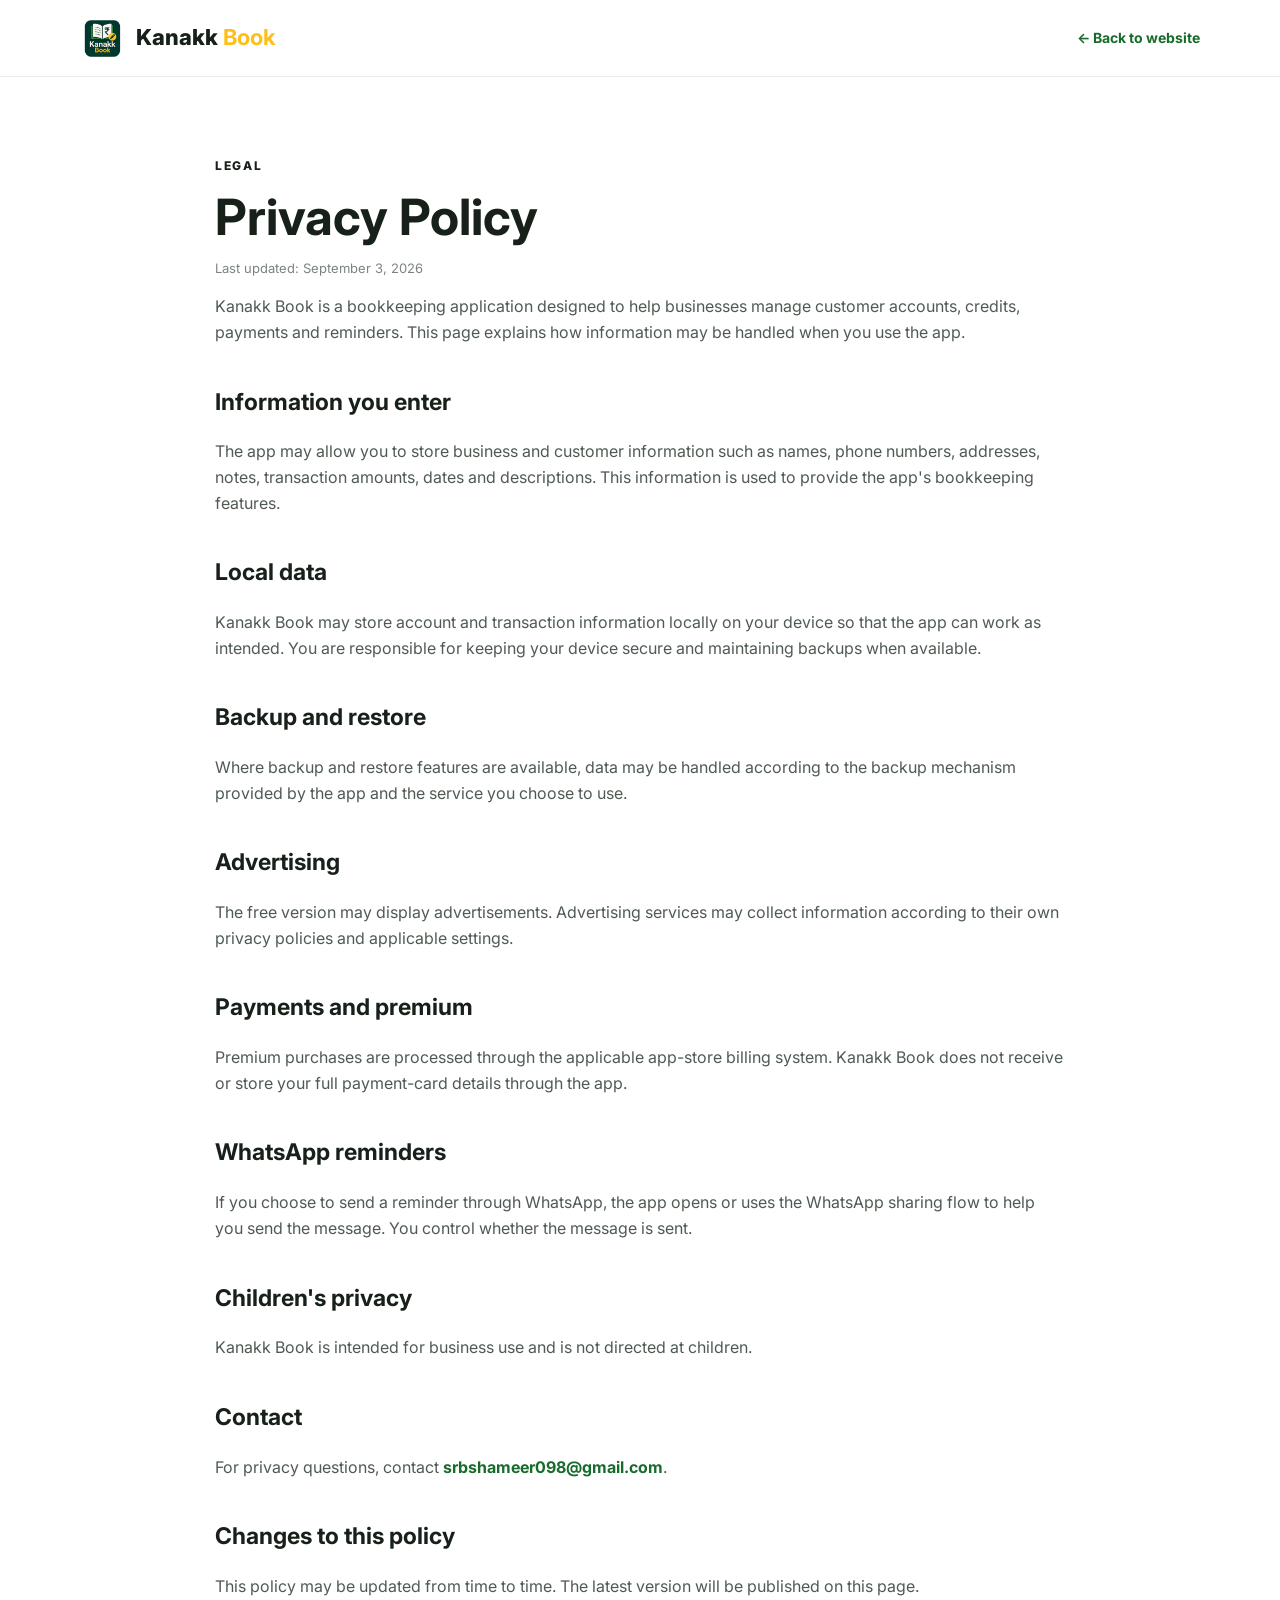
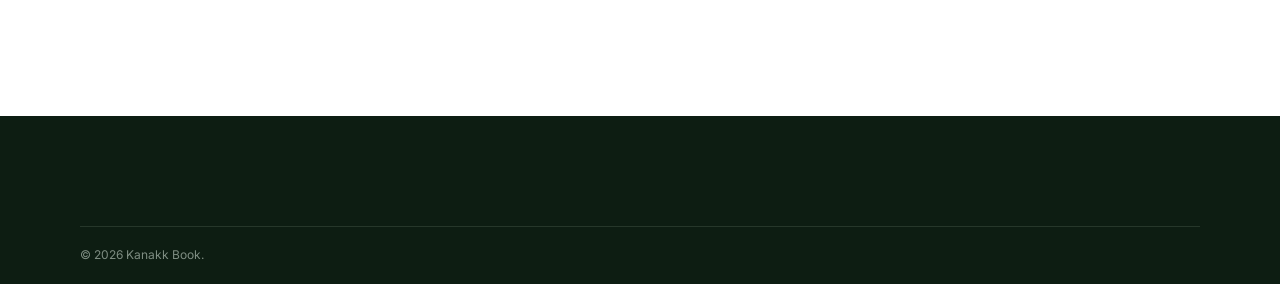
==== privacy-policy.html @ 7f2a6c2d "first commit" ====
<!DOCTYPE html>
<html lang="en">
<head>
<meta charset="UTF-8"><meta name="viewport" content="width=device-width,initial-scale=1.0">
<title>Privacy Policy — Kanakk Book</title><link rel="icon" href="assets/logo.png"><link rel="stylesheet" href="css/style.css">
</head>
<body class="legal-page">
<header class="site-header"><nav class="nav container"><a class="brand" href="index.html"><img src="assets/logo.png"><span>Kanakk <b>Book</b></span></a><a class="back-link" href="index.html">← Back to website</a></nav></header>
<main class="legal container">
<span class="section-kicker">LEGAL</span><h1>Privacy Policy</h1><p class="updated">Last updated: September 3, 2026</p>
<p>Kanakk Book is a bookkeeping application designed to help businesses manage customer accounts, credits, payments and reminders. This page explains how information may be handled when you use the app.</p>
<h2>Information you enter</h2><p>The app may allow you to store business and customer information such as names, phone numbers, addresses, notes, transaction amounts, dates and descriptions. This information is used to provide the app's bookkeeping features.</p>
<h2>Local data</h2><p>Kanakk Book may store account and transaction information locally on your device so that the app can work as intended. You are responsible for keeping your device secure and maintaining backups when available.</p>
<h2>Backup and restore</h2><p>Where backup and restore features are available, data may be handled according to the backup mechanism provided by the app and the service you choose to use.</p>
<h2>Advertising</h2><p>The free version may display advertisements. Advertising services may collect information according to their own privacy policies and applicable settings.</p>
<h2>Payments and premium</h2><p>Premium purchases are processed through the applicable app-store billing system. Kanakk Book does not receive or store your full payment-card details through the app.</p>
<h2>WhatsApp reminders</h2><p>If you choose to send a reminder through WhatsApp, the app opens or uses the WhatsApp sharing flow to help you send the message. You control whether the message is sent.</p>
<h2>Children's privacy</h2><p>Kanakk Book is intended for business use and is not directed at children.</p>
<h2>Contact</h2><p>For privacy questions, contact <a href="mailto:srbshameer098@gmail.com">srbshameer098@gmail.com</a>.</p>
<h2>Changes to this policy</h2><p>This policy may be updated from time to time. The latest version will be published on this page.</p>
</main>
<footer class="footer"><div class="container copyright">© <span id="year"></span> Kanakk Book.</div></footer>
<script src="js/script.js"></script>
</body></html>
---- css/style.css ----
@import url('https://fonts.googleapis.com/css2?family=Inter:wght@400;500;600;700;800&display=swap');
:root{--green:#176b2b;--green2:#0b4e20;--lime:#4aa34f;--red:#d82d2d;--gold:#ffbf19;--cream:#f8f7f2;--ink:#172019;--muted:#68716a;--white:#fff;--shadow:0 18px 55px rgba(16,52,27,.11)}
*{box-sizing:border-box}html{scroll-behavior:smooth}body{margin:0;font-family:Inter,system-ui,sans-serif;color:var(--ink);background:var(--cream);line-height:1.6}a{color:inherit;text-decoration:none}.container{width:min(1120px,calc(100% - 40px));margin:auto}.site-header{position:sticky;top:0;z-index:20;background:rgba(255,255,255,.92);backdrop-filter:blur(12px);border-bottom:1px solid #e8ece8}.nav{height:76px;display:flex;align-items:center;justify-content:space-between}.brand{display:flex;align-items:center;gap:11px;font-size:22px;font-weight:800}.brand img{width:45px;height:45px;border-radius:12px}.brand b{color:var(--gold)}.nav-links{display:flex;gap:28px;align-items:center;font-size:14px;font-weight:600}.nav-links a:hover{color:var(--green)}.menu-toggle{display:none;border:0;background:none;font-size:28px}.hero{position:relative;overflow:hidden;background:linear-gradient(135deg,#0a4e21,#176b2b 60%,#2a8138);color:#fff;padding:75px 0 85px}.hero-glow{position:absolute;width:500px;height:500px;border-radius:50%;right:-170px;top:-170px;background:rgba(255,193,26,.13);filter:blur(2px)}.hero-grid{display:grid;grid-template-columns:1.05fr .95fr;align-items:center;gap:50px}.eyebrow,.section-kicker{font-size:12px;letter-spacing:1.7px;font-weight:800}.hero h1{font-size:clamp(42px,6vw,70px);line-height:1.02;margin:18px 0}.hero h1 span{color:#ffd13c}.hero-text{font-size:18px;line-height:1.75;color:#e1f1e4;max-width:650px}.hero-actions{display:flex;gap:14px;flex-wrap:wrap;margin:30px 0}.btn{display:inline-flex;justify-content:center;align-items:center;padding:14px 23px;border-radius:12px;font-weight:800;border:1px solid transparent;transition:.2s}.btn:hover{transform:translateY(-2px)}.btn-primary{background:var(--gold);color:#26300e}.btn-outline{border-color:#bde0c4;color:#fff}.btn-light{background:#fff;color:var(--green)}.trust-row{display:flex;gap:22px;flex-wrap:wrap}.trust-row div{display:flex;align-items:center;gap:8px;font-size:12px;color:#d9eddd}.trust-row strong{width:27px;height:27px;border-radius:50%;background:#ffffff1c;display:grid;place-items:center;color:#ffd13c}.hero-phone{position:relative;display:flex;justify-content:center}.phone{width:300px;background:#121512;border:9px solid #101410;border-radius:42px;padding:8px;box-shadow:0 35px 80px #06371688;transform:rotate(2deg)}.phone-screen{overflow:hidden;border-radius:29px;background:#fff}.phone-screen img{display:block;width:100%}.floating-card{position:absolute;background:#fff;color:var(--ink);padding:13px 18px;border-radius:14px;box-shadow:var(--shadow);display:flex;flex-direction:column}.floating-card b{font-size:22px;color:var(--green)}.floating-card small{color:var(--muted)}.card-one{right:8px;top:18%}.card-two{left:8px;bottom:15%}.section{padding:90px 0}.center{text-align:center}.intro{background:#fff}.intro h2,.section-heading h2{font-size:clamp(30px,4vw,45px);line-height:1.15;margin:12px 0}.intro p,.section-heading p{color:var(--muted);max-width:680px;margin:0 auto}.section-heading{margin-bottom:38px}.feature-grid{display:grid;grid-template-columns:repeat(4,1fr);gap:17px}.feature-card{background:#fff;border:1px solid #e8ece8;border-radius:18px;padding:25px;box-shadow:0 8px 30px rgba(30,70,40,.04)}.feature-card .icon{font-size:25px;width:48px;height:48px;display:grid;place-items:center;border-radius:14px;background:#e8f5e9;color:var(--green);margin-bottom:18px}.feature-card h3{margin:0 0 8px;font-size:17px}.feature-card p{margin:0;color:var(--muted);font-size:13px}.screenshots{background:#fff}.screenshot-grid{display:grid;grid-template-columns:repeat(6,1fr);gap:18px;align-items:start}.screenshot-grid figure{margin:0;text-align:center}.screenshot-grid img{width:100%;display:block;border-radius:22px;box-shadow:0 12px 30px rgba(20,40,25,.14);transition:.25s}.screenshot-grid figure:hover img{transform:translateY(-5px)}figcaption{font-size:12px;font-weight:700;margin-top:11px;color:var(--muted)}.premium{background:#f1f7ef}.premium-box{background:linear-gradient(135deg,#0c5421,#1a702e);color:#fff;border-radius:28px;padding:55px;display:grid;grid-template-columns:1fr 300px;gap:40px;align-items:center}.premium h2{font-size:40px;line-height:1.1;margin:10px 0}.premium p{color:#d5e9d9}.premium ul{list-style:none;padding:0;display:flex;gap:20px;flex-wrap:wrap;color:#e6f5e8;font-size:14px}.price-card{background:#fff;color:var(--ink);border-radius:22px;padding:28px;text-align:center}.price-card span{font-size:11px;letter-spacing:1.5px;font-weight:800;color:var(--green)}.price-card strong{display:block;font-size:43px;color:var(--green);margin:5px 0}.price-card strong small{font-size:14px;color:var(--muted)}.download{background:var(--green);color:#fff}.download-box{display:flex;align-items:center;gap:35px}.download-logo{width:105px;height:105px;border-radius:25px}.download h2{font-size:40px;line-height:1.15;margin:10px 0}.download p{color:#d5e9d9}.footer{background:#0d1d12;color:#d8e4da;padding:65px 0 20px}.footer-grid{display:grid;grid-template-columns:2fr 1fr 1fr 1.4fr;gap:35px}.footer-brand{color:#fff}.footer p{color:#9eaaa1;font-size:13px}.footer h4{margin:0 0 14px;color:#fff}.footer-grid>div:not(:first-child) a{display:block;color:#aeb9b1;font-size:13px;margin:8px 0}.copyright{border-top:1px solid #26372a;margin-top:45px;padding-top:18px;color:#7e8d82;font-size:12px}.legal-page{background:#fff}.legal{padding:75px 0 100px;max-width:850px}.legal h1{font-size:50px;line-height:1.1;margin:12px 0}.legal h2{margin-top:38px;font-size:23px}.legal p{color:#4f5b52}.legal .updated{font-size:13px;color:#7b857e}.legal a{color:var(--green);font-weight:700}.back-link{font-size:14px;font-weight:700;color:var(--green)}
@media(max-width:900px){.feature-grid{grid-template-columns:repeat(2,1fr)}.screenshot-grid{grid-template-columns:repeat(3,1fr)}.hero-grid{grid-template-columns:1fr}.hero-phone{order:-1}.premium-box{grid-template-columns:1fr}.footer-grid{grid-template-columns:repeat(2,1fr)}}
@media(max-width:650px){.container{width:min(100% - 28px,1120px)}.nav{height:68px}.nav-links{display:none;position:absolute;top:68px;left:0;right:0;background:#fff;padding:20px;flex-direction:column;box-shadow:0 12px 25px #0001}.nav-links.open{display:flex}.menu-toggle{display:block}.hero{padding:55px 0}.hero h1{font-size:45px}.hero-text{font-size:16px}.phone{width:250px}.floating-card{display:none}.section{padding:65px 0}.feature-grid{grid-template-columns:1fr}.screenshot-grid{grid-template-columns:repeat(2,1fr);gap:14px}.premium-box{padding:30px 23px}.premium h2,.download h2{font-size:31px}.download-box{flex-direction:column;align-items:flex-start}.footer-grid{grid-template-columns:1fr}.legal h1{font-size:38px}}
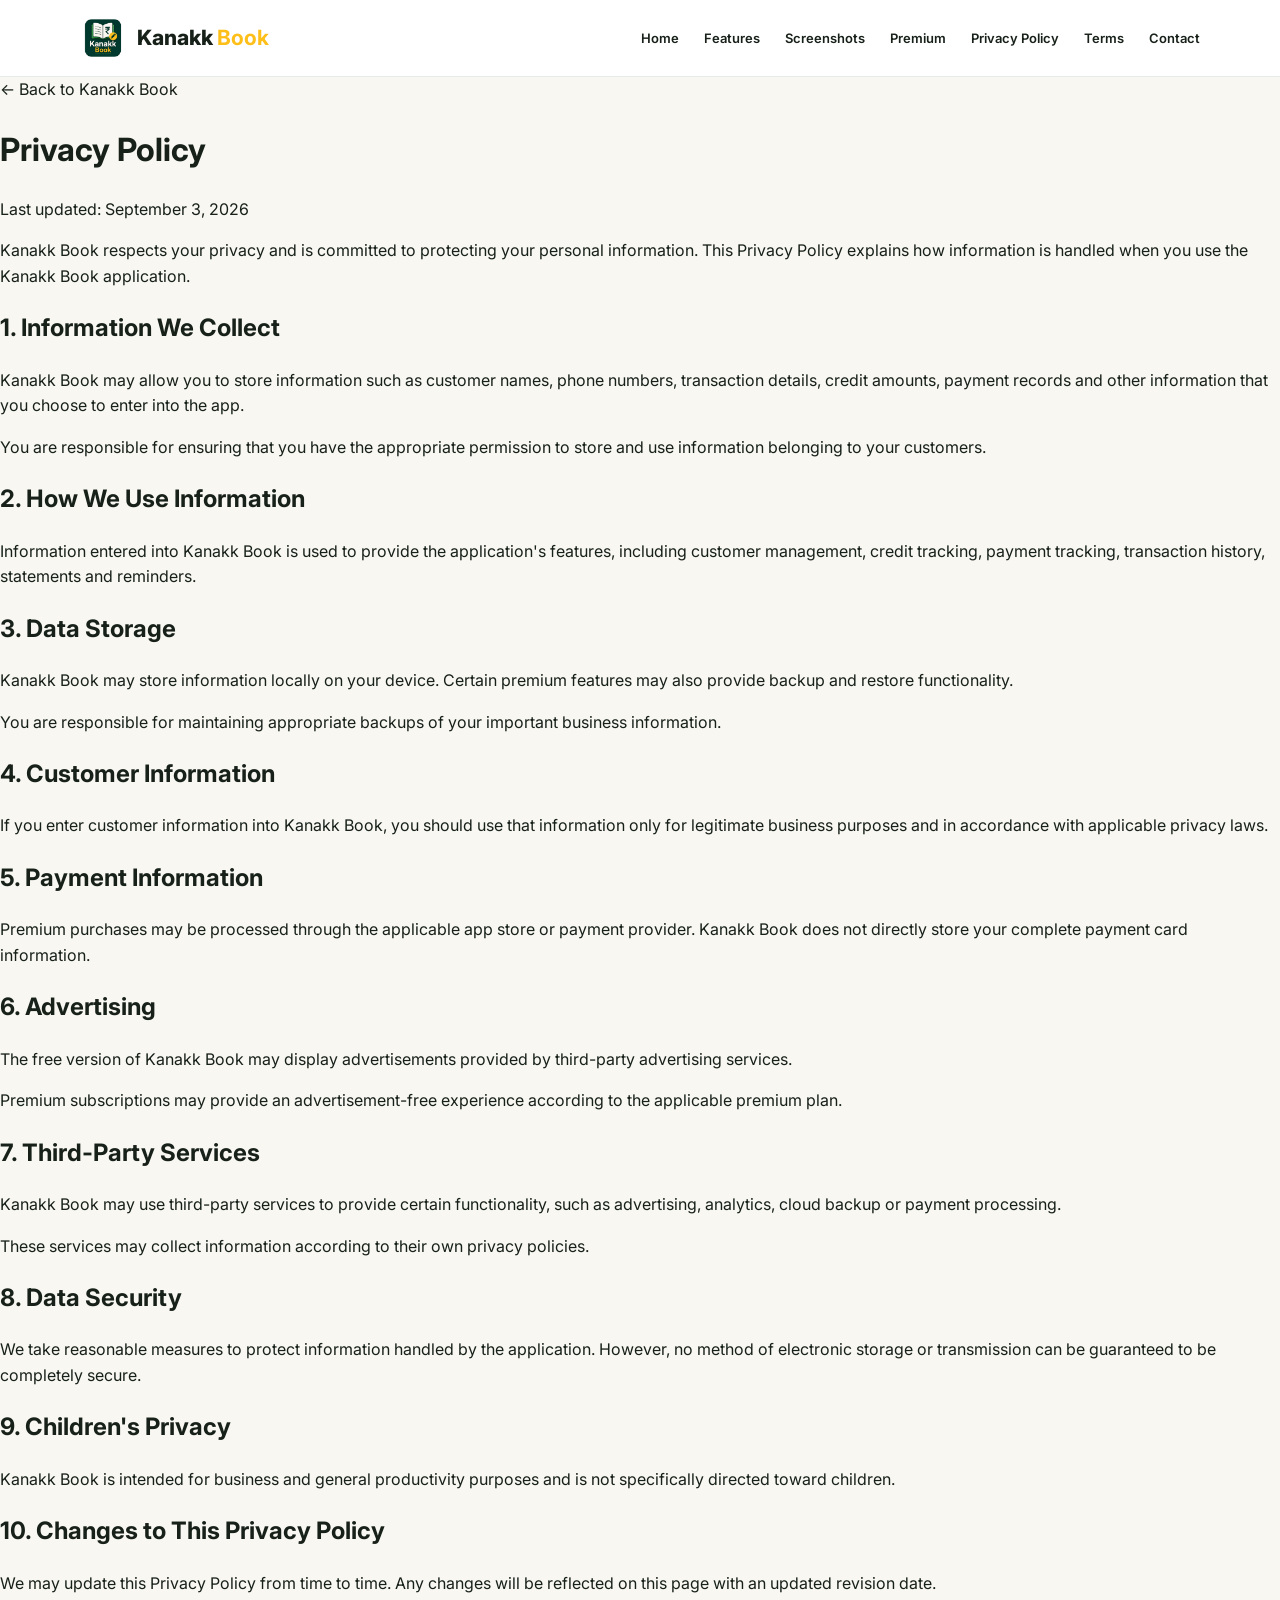
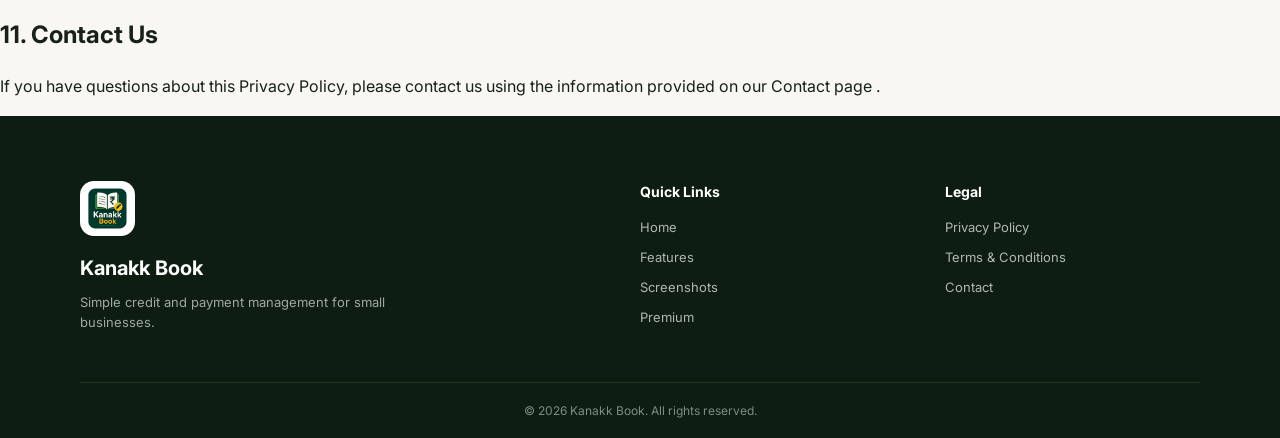
==== commit 55bacee0: "seventh  commit" ====
--- a/privacy-policy.html
+++ b/privacy-policy.html
@@ -1,24 +1,369 @@
 <!DOCTYPE html>
 <html lang="en">
+
 <head>
-<meta charset="UTF-8"><meta name="viewport" content="width=device-width,initial-scale=1.0">
-<title>Privacy Policy — Kanakk Book</title><link rel="icon" href="assets/logo.png"><link rel="stylesheet" href="css/style.css">
+
+    <meta charset="UTF-8">
+
+    <meta name="viewport"
+        content="width=device-width, initial-scale=1.0">
+
+    <title>Privacy Policy - Kanakk Book</title>
+
+    <meta name="description"
+        content="Privacy Policy for Kanakk Book.">
+
+    <link rel="stylesheet"
+        href="css/style.css">
+
 </head>
-<body class="legal-page">
-<header class="site-header"><nav class="nav container"><a class="brand" href="index.html"><img src="assets/logo.png"><span>Kanakk <b>Book</b></span></a><a class="back-link" href="index.html">← Back to website</a></nav></header>
-<main class="legal container">
-<span class="section-kicker">LEGAL</span><h1>Privacy Policy</h1><p class="updated">Last updated: September 3, 2026</p>
-<p>Kanakk Book is a bookkeeping application designed to help businesses manage customer accounts, credits, payments and reminders. This page explains how information may be handled when you use the app.</p>
-<h2>Information you enter</h2><p>The app may allow you to store business and customer information such as names, phone numbers, addresses, notes, transaction amounts, dates and descriptions. This information is used to provide the app's bookkeeping features.</p>
-<h2>Local data</h2><p>Kanakk Book may store account and transaction information locally on your device so that the app can work as intended. You are responsible for keeping your device secure and maintaining backups when available.</p>
-<h2>Backup and restore</h2><p>Where backup and restore features are available, data may be handled according to the backup mechanism provided by the app and the service you choose to use.</p>
-<h2>Advertising</h2><p>The free version may display advertisements. Advertising services may collect information according to their own privacy policies and applicable settings.</p>
-<h2>Payments and premium</h2><p>Premium purchases are processed through the applicable app-store billing system. Kanakk Book does not receive or store your full payment-card details through the app.</p>
-<h2>WhatsApp reminders</h2><p>If you choose to send a reminder through WhatsApp, the app opens or uses the WhatsApp sharing flow to help you send the message. You control whether the message is sent.</p>
-<h2>Children's privacy</h2><p>Kanakk Book is intended for business use and is not directed at children.</p>
-<h2>Contact</h2><p>For privacy questions, contact <a href="mailto:srbshameer098@gmail.com">srbshameer098@gmail.com</a>.</p>
-<h2>Changes to this policy</h2><p>This policy may be updated from time to time. The latest version will be published on this page.</p>
-</main>
-<footer class="footer"><div class="container copyright">© <span id="year"></span> Kanakk Book.</div></footer>
-<script src="js/script.js"></script>
-</body></html>
+
+
+<body>
+
+
+    <!-- ================= NAVBAR ================= -->
+
+    <header class="navbar">
+
+        <div class="nav-container">
+
+            <a href="index.html"
+                class="brand">
+
+                <img src="assets/logo.png"
+                    alt="Kanakk Book Logo"
+                    class="brand-logo">
+
+                <span>
+                    Kanakk <b>Book</b>
+                </span>
+
+            </a>
+
+
+            <button class="menu-toggle"
+                id="menuToggle">
+
+                ☰
+
+            </button>
+
+
+            <nav class="nav-links"
+                id="navLinks">
+
+                <a href="index.html#home">
+                    Home
+                </a>
+
+                <a href="index.html#features">
+                    Features
+                </a>
+
+                <a href="index.html#screenshots">
+                    Screenshots
+                </a>
+
+                <a href="index.html#premium">
+                    Premium
+                </a>
+
+                <a href="privacy-policy.html">
+                    Privacy Policy
+                </a>
+
+                <a href="terms.html">
+                    Terms
+                </a>
+
+                <a href="contact.html">
+                    Contact
+                </a>
+
+            </nav>
+
+        </div>
+
+    </header>
+
+
+    <!-- ================= CONTENT ================= -->
+
+    <main class="legal-page">
+
+        <div class="legal">
+
+            <a href="index.html"
+                class="back-link">
+
+                ← Back to Kanakk Book
+
+            </a>
+
+
+            <h1>
+                Privacy Policy
+            </h1>
+
+
+            <p class="updated">
+                Last updated: September 3, 2026
+            </p>
+
+
+            <p>
+                Kanakk Book respects your privacy and is committed
+                to protecting your personal information. This Privacy
+                Policy explains how information is handled when you
+                use the Kanakk Book application.
+            </p>
+
+
+            <h2>
+                1. Information We Collect
+            </h2>
+
+            <p>
+                Kanakk Book may allow you to store information such
+                as customer names, phone numbers, transaction
+                details, credit amounts, payment records and other
+                information that you choose to enter into the app.
+            </p>
+
+            <p>
+                You are responsible for ensuring that you have the
+                appropriate permission to store and use information
+                belonging to your customers.
+            </p>
+
+
+            <h2>
+                2. How We Use Information
+            </h2>
+
+            <p>
+                Information entered into Kanakk Book is used to
+                provide the application's features, including
+                customer management, credit tracking, payment
+                tracking, transaction history, statements and
+                reminders.
+            </p>
+
+
+            <h2>
+                3. Data Storage
+            </h2>
+
+            <p>
+                Kanakk Book may store information locally on your
+                device. Certain premium features may also provide
+                backup and restore functionality.
+            </p>
+
+            <p>
+                You are responsible for maintaining appropriate
+                backups of your important business information.
+            </p>
+
+
+            <h2>
+                4. Customer Information
+            </h2>
+
+            <p>
+                If you enter customer information into Kanakk Book,
+                you should use that information only for legitimate
+                business purposes and in accordance with applicable
+                privacy laws.
+            </p>
+
+
+            <h2>
+                5. Payment Information
+            </h2>
+
+            <p>
+                Premium purchases may be processed through the
+                applicable app store or payment provider. Kanakk
+                Book does not directly store your complete payment
+                card information.
+            </p>
+
+
+            <h2>
+                6. Advertising
+            </h2>
+
+            <p>
+                The free version of Kanakk Book may display
+                advertisements provided by third-party advertising
+                services.
+            </p>
+
+            <p>
+                Premium subscriptions may provide an
+                advertisement-free experience according to the
+                applicable premium plan.
+            </p>
+
+
+            <h2>
+                7. Third-Party Services
+            </h2>
+
+            <p>
+                Kanakk Book may use third-party services to provide
+                certain functionality, such as advertising,
+                analytics, cloud backup or payment processing.
+            </p>
+
+            <p>
+                These services may collect information according to
+                their own privacy policies.
+            </p>
+
+
+            <h2>
+                8. Data Security
+            </h2>
+
+            <p>
+                We take reasonable measures to protect information
+                handled by the application. However, no method of
+                electronic storage or transmission can be guaranteed
+                to be completely secure.
+            </p>
+
+
+            <h2>
+                9. Children's Privacy
+            </h2>
+
+            <p>
+                Kanakk Book is intended for business and general
+                productivity purposes and is not specifically
+                directed toward children.
+            </p>
+
+
+            <h2>
+                10. Changes to This Privacy Policy
+            </h2>
+
+            <p>
+                We may update this Privacy Policy from time to time.
+                Any changes will be reflected on this page with an
+                updated revision date.
+            </p>
+
+
+            <h2>
+                11. Contact Us
+            </h2>
+
+            <p>
+                If you have questions about this Privacy Policy,
+                please contact us using the information provided on
+                our
+                <a href="contact.html">
+                    Contact page
+                </a>.
+            </p>
+
+
+        </div>
+
+    </main>
+
+
+    <!-- ================= FOOTER ================= -->
+
+    <footer>
+
+        <div class="footer-container">
+
+
+            <div class="footer-brand">
+
+                <img src="assets/logo.png"
+                    alt="Kanakk Book">
+
+                <h3>
+                    Kanakk Book
+                </h3>
+
+                <p>
+                    Simple credit and payment management
+                    for small businesses.
+                </p>
+
+            </div>
+
+
+            <div class="footer-links">
+
+                <h4>
+                    Quick Links
+                </h4>
+
+                <a href="index.html#home">
+                    Home
+                </a>
+
+                <a href="index.html#features">
+                    Features
+                </a>
+
+                <a href="index.html#screenshots">
+                    Screenshots
+                </a>
+
+                <a href="index.html#premium">
+                    Premium
+                </a>
+
+            </div>
+
+
+            <div class="footer-links">
+
+                <h4>
+                    Legal
+                </h4>
+
+                <a href="privacy-policy.html">
+                    Privacy Policy
+                </a>
+
+                <a href="terms.html">
+                    Terms & Conditions
+                </a>
+
+                <a href="contact.html">
+                    Contact
+                </a>
+
+            </div>
+
+
+        </div>
+
+
+        <div class="footer-bottom">
+
+            <p>
+                © <span id="year"></span>
+                Kanakk Book. All rights reserved.
+            </p>
+
+        </div>
+
+    </footer>
+
+
+    <script src="js/script.js"></script>
+
+</body>
+
+</html>
--- a/css/style.css
+++ b/css/style.css
@@ -1,6 +1,1293 @@
-
 @import url('https://fonts.googleapis.com/css2?family=Inter:wght@400;500;600;700;800&display=swap');
-:root{--green:#176b2b;--green2:#0b4e20;--lime:#4aa34f;--red:#d82d2d;--gold:#ffbf19;--cream:#f8f7f2;--ink:#172019;--muted:#68716a;--white:#fff;--shadow:0 18px 55px rgba(16,52,27,.11)}
-*{box-sizing:border-box}html{scroll-behavior:smooth}body{margin:0;font-family:Inter,system-ui,sans-serif;color:var(--ink);background:var(--cream);line-height:1.6}a{color:inherit;text-decoration:none}.container{width:min(1120px,calc(100% - 40px));margin:auto}.site-header{position:sticky;top:0;z-index:20;background:rgba(255,255,255,.92);backdrop-filter:blur(12px);border-bottom:1px solid #e8ece8}.nav{height:76px;display:flex;align-items:center;justify-content:space-between}.brand{display:flex;align-items:center;gap:11px;font-size:22px;font-weight:800}.brand img{width:45px;height:45px;border-radius:12px}.brand b{color:var(--gold)}.nav-links{display:flex;gap:28px;align-items:center;font-size:14px;font-weight:600}.nav-links a:hover{color:var(--green)}.menu-toggle{display:none;border:0;background:none;font-size:28px}.hero{position:relative;overflow:hidden;background:linear-gradient(135deg,#0a4e21,#176b2b 60%,#2a8138);color:#fff;padding:75px 0 85px}.hero-glow{position:absolute;width:500px;height:500px;border-radius:50%;right:-170px;top:-170px;background:rgba(255,193,26,.13);filter:blur(2px)}.hero-grid{display:grid;grid-template-columns:1.05fr .95fr;align-items:center;gap:50px}.eyebrow,.section-kicker{font-size:12px;letter-spacing:1.7px;font-weight:800}.hero h1{font-size:clamp(42px,6vw,70px);line-height:1.02;margin:18px 0}.hero h1 span{color:#ffd13c}.hero-text{font-size:18px;line-height:1.75;color:#e1f1e4;max-width:650px}.hero-actions{display:flex;gap:14px;flex-wrap:wrap;margin:30px 0}.btn{display:inline-flex;justify-content:center;align-items:center;padding:14px 23px;border-radius:12px;font-weight:800;border:1px solid transparent;transition:.2s}.btn:hover{transform:translateY(-2px)}.btn-primary{background:var(--gold);color:#26300e}.btn-outline{border-color:#bde0c4;color:#fff}.btn-light{background:#fff;color:var(--green)}.trust-row{display:flex;gap:22px;flex-wrap:wrap}.trust-row div{display:flex;align-items:center;gap:8px;font-size:12px;color:#d9eddd}.trust-row strong{width:27px;height:27px;border-radius:50%;background:#ffffff1c;display:grid;place-items:center;color:#ffd13c}.hero-phone{position:relative;display:flex;justify-content:center}.phone{width:300px;background:#121512;border:9px solid #101410;border-radius:42px;padding:8px;box-shadow:0 35px 80px #06371688;transform:rotate(2deg)}.phone-screen{overflow:hidden;border-radius:29px;background:#fff}.phone-screen img{display:block;width:100%}.floating-card{position:absolute;background:#fff;color:var(--ink);padding:13px 18px;border-radius:14px;box-shadow:var(--shadow);display:flex;flex-direction:column}.floating-card b{font-size:22px;color:var(--green)}.floating-card small{color:var(--muted)}.card-one{right:8px;top:18%}.card-two{left:8px;bottom:15%}.section{padding:90px 0}.center{text-align:center}.intro{background:#fff}.intro h2,.section-heading h2{font-size:clamp(30px,4vw,45px);line-height:1.15;margin:12px 0}.intro p,.section-heading p{color:var(--muted);max-width:680px;margin:0 auto}.section-heading{margin-bottom:38px}.feature-grid{display:grid;grid-template-columns:repeat(4,1fr);gap:17px}.feature-card{background:#fff;border:1px solid #e8ece8;border-radius:18px;padding:25px;box-shadow:0 8px 30px rgba(30,70,40,.04)}.feature-card .icon{font-size:25px;width:48px;height:48px;display:grid;place-items:center;border-radius:14px;background:#e8f5e9;color:var(--green);margin-bottom:18px}.feature-card h3{margin:0 0 8px;font-size:17px}.feature-card p{margin:0;color:var(--muted);font-size:13px}.screenshots{background:#fff}.screenshot-grid{display:grid;grid-template-columns:repeat(6,1fr);gap:18px;align-items:start}.screenshot-grid figure{margin:0;text-align:center}.screenshot-grid img{width:100%;display:block;border-radius:22px;box-shadow:0 12px 30px rgba(20,40,25,.14);transition:.25s}.screenshot-grid figure:hover img{transform:translateY(-5px)}figcaption{font-size:12px;font-weight:700;margin-top:11px;color:var(--muted)}.premium{background:#f1f7ef}.premium-box{background:linear-gradient(135deg,#0c5421,#1a702e);color:#fff;border-radius:28px;padding:55px;display:grid;grid-template-columns:1fr 300px;gap:40px;align-items:center}.premium h2{font-size:40px;line-height:1.1;margin:10px 0}.premium p{color:#d5e9d9}.premium ul{list-style:none;padding:0;display:flex;gap:20px;flex-wrap:wrap;color:#e6f5e8;font-size:14px}.price-card{background:#fff;color:var(--ink);border-radius:22px;padding:28px;text-align:center}.price-card span{font-size:11px;letter-spacing:1.5px;font-weight:800;color:var(--green)}.price-card strong{display:block;font-size:43px;color:var(--green);margin:5px 0}.price-card strong small{font-size:14px;color:var(--muted)}.download{background:var(--green);color:#fff}.download-box{display:flex;align-items:center;gap:35px}.download-logo{width:105px;height:105px;border-radius:25px}.download h2{font-size:40px;line-height:1.15;margin:10px 0}.download p{color:#d5e9d9}.footer{background:#0d1d12;color:#d8e4da;padding:65px 0 20px}.footer-grid{display:grid;grid-template-columns:2fr 1fr 1fr 1.4fr;gap:35px}.footer-brand{color:#fff}.footer p{color:#9eaaa1;font-size:13px}.footer h4{margin:0 0 14px;color:#fff}.footer-grid>div:not(:first-child) a{display:block;color:#aeb9b1;font-size:13px;margin:8px 0}.copyright{border-top:1px solid #26372a;margin-top:45px;padding-top:18px;color:#7e8d82;font-size:12px}.legal-page{background:#fff}.legal{padding:75px 0 100px;max-width:850px}.legal h1{font-size:50px;line-height:1.1;margin:12px 0}.legal h2{margin-top:38px;font-size:23px}.legal p{color:#4f5b52}.legal .updated{font-size:13px;color:#7b857e}.legal a{color:var(--green);font-weight:700}.back-link{font-size:14px;font-weight:700;color:var(--green)}
-@media(max-width:900px){.feature-grid{grid-template-columns:repeat(2,1fr)}.screenshot-grid{grid-template-columns:repeat(3,1fr)}.hero-grid{grid-template-columns:1fr}.hero-phone{order:-1}.premium-box{grid-template-columns:1fr}.footer-grid{grid-template-columns:repeat(2,1fr)}}
-@media(max-width:650px){.container{width:min(100% - 28px,1120px)}.nav{height:68px}.nav-links{display:none;position:absolute;top:68px;left:0;right:0;background:#fff;padding:20px;flex-direction:column;box-shadow:0 12px 25px #0001}.nav-links.open{display:flex}.menu-toggle{display:block}.hero{padding:55px 0}.hero h1{font-size:45px}.hero-text{font-size:16px}.phone{width:250px}.floating-card{display:none}.section{padding:65px 0}.feature-grid{grid-template-columns:1fr}.screenshot-grid{grid-template-columns:repeat(2,1fr);gap:14px}.premium-box{padding:30px 23px}.premium h2,.download h2{font-size:31px}.download-box{flex-direction:column;align-items:flex-start}.footer-grid{grid-template-columns:1fr}.legal h1{font-size:38px}}
+
+
+/* ================= ROOT ================= */
+
+:root {
+    --green: #176b2b;
+    --green-dark: #0b4e20;
+    --green-light: #e8f5e9;
+
+    --gold: #ffbf19;
+    --gold-light: #fff4cc;
+
+    --cream: #f8f7f2;
+
+    --ink: #172019;
+    --muted: #68716a;
+
+    --white: #ffffff;
+
+    --border: #e5ebe6;
+
+    --shadow: 0 15px 45px rgba(16, 52, 27, 0.10);
+}
+
+
+/* ================= RESET ================= */
+
+* {
+    box-sizing: border-box;
+}
+
+html {
+    scroll-behavior: smooth;
+}
+
+body {
+    margin: 0;
+    font-family: "Inter", system-ui, -apple-system, BlinkMacSystemFont, sans-serif;
+    color: var(--ink);
+    background: var(--cream);
+    line-height: 1.6;
+}
+
+img {
+    max-width: 100%;
+}
+
+a {
+    color: inherit;
+    text-decoration: none;
+}
+
+button {
+    font-family: inherit;
+}
+
+
+/* ================= CONTAINERS ================= */
+
+.nav-container,
+.section-container,
+.hero-container,
+.footer-container {
+    width: min(1120px, calc(100% - 40px));
+    margin: 0 auto;
+}
+
+
+/* ================= NAVBAR ================= */
+
+.navbar {
+    position: sticky;
+    top: 0;
+    z-index: 100;
+
+    background: rgba(255, 255, 255, 0.94);
+
+    backdrop-filter: blur(12px);
+
+    border-bottom: 1px solid var(--border);
+}
+
+.nav-container {
+    height: 76px;
+
+    display: flex;
+    align-items: center;
+    justify-content: space-between;
+}
+
+
+/* Brand */
+
+.brand {
+    display: flex;
+    align-items: center;
+    gap: 11px;
+
+    font-size: 21px;
+    font-weight: 800;
+}
+
+.brand-logo {
+    width: 46px;
+    height: 46px;
+
+    object-fit: contain;
+
+    border-radius: 12px;
+}
+
+.brand b {
+    color: var(--gold);
+}
+
+
+/* Navigation */
+
+.nav-links {
+    display: flex;
+    align-items: center;
+    gap: 25px;
+
+    font-size: 13px;
+    font-weight: 600;
+}
+
+.nav-links a {
+    transition: 0.2s ease;
+}
+
+.nav-links a:hover {
+    color: var(--green);
+}
+
+
+/* Mobile Menu */
+
+.menu-toggle {
+    display: none;
+
+    border: 0;
+    background: transparent;
+
+    font-size: 28px;
+
+    cursor: pointer;
+}
+
+
+/* ================= HERO ================= */
+
+.hero {
+    position: relative;
+    overflow: hidden;
+
+    color: white;
+
+    background:
+        radial-gradient(
+            circle at 85% 15%,
+            rgba(255, 193, 26, 0.18),
+            transparent 30%
+        ),
+        linear-gradient(
+            135deg,
+            #0a4e21,
+            #176b2b 60%,
+            #2a8138
+        );
+
+    padding: 85px 0 95px;
+}
+
+
+.hero-container {
+    display: grid;
+
+    grid-template-columns: 1.05fr 0.95fr;
+
+    align-items: center;
+
+    gap: 70px;
+}
+
+
+/* Hero Content */
+
+.hero-content {
+    max-width: 650px;
+}
+
+
+.hero-logo {
+    margin-bottom: 20px;
+}
+
+.hero-logo img {
+    width: 70px;
+    height: 70px;
+
+    object-fit: contain;
+
+    border-radius: 18px;
+
+    background: white;
+
+    padding: 4px;
+}
+
+
+.eyebrow {
+    display: inline-block;
+
+    font-size: 11px;
+    letter-spacing: 1.7px;
+
+    font-weight: 800;
+
+    color: #d7eedc;
+}
+
+
+.hero h1 {
+    font-size: clamp(42px, 6vw, 70px);
+
+    line-height: 1.03;
+
+    margin: 16px 0 20px;
+
+    letter-spacing: -2px;
+}
+
+
+.hero h1 span {
+    color: #ffd13c;
+}
+
+
+.hero-content > p {
+    max-width: 620px;
+
+    font-size: 18px;
+
+    line-height: 1.75;
+
+    color: #e1f1e4;
+
+    margin: 0;
+}
+
+
+/* Hero Buttons */
+
+.hero-buttons {
+    display: flex;
+
+    gap: 14px;
+
+    flex-wrap: wrap;
+
+    margin: 30px 0;
+}
+
+
+.btn {
+    display: inline-flex;
+
+    justify-content: center;
+    align-items: center;
+
+    min-height: 50px;
+
+    padding: 13px 23px;
+
+    border-radius: 12px;
+
+    font-size: 14px;
+
+    font-weight: 800;
+
+    border: 1px solid transparent;
+
+    transition: 0.2s ease;
+}
+
+
+.btn:hover {
+    transform: translateY(-2px);
+}
+
+
+.btn-primary {
+    background: var(--gold);
+
+    color: #26300e;
+
+    box-shadow: 0 10px 25px rgba(255, 191, 25, 0.20);
+}
+
+
+.btn-secondary {
+    border-color: rgba(255, 255, 255, 0.55);
+
+    color: white;
+
+    background: rgba(255, 255, 255, 0.04);
+}
+
+
+/* Trust */
+
+.trust-row {
+    display: flex;
+
+    flex-wrap: wrap;
+
+    gap: 20px;
+}
+
+
+.trust-row div {
+    display: flex;
+
+    align-items: center;
+
+    gap: 8px;
+
+    font-size: 12px;
+
+    color: #d9eddd;
+}
+
+
+.trust-row strong {
+    width: 26px;
+    height: 26px;
+
+    display: grid;
+
+    place-items: center;
+
+    border-radius: 50%;
+
+    background: rgba(255, 255, 255, 0.12);
+
+    color: #ffd13c;
+}
+
+
+/* ================= PHONE ================= */
+
+.hero-image {
+    display: flex;
+
+    justify-content: center;
+
+    align-items: center;
+}
+
+
+.phone {
+    width: 300px;
+
+    padding: 8px;
+
+    background: #101410;
+
+    border: 8px solid #0c100d;
+
+    border-radius: 42px;
+
+    box-shadow:
+        0 35px 80px rgba(0, 0, 0, 0.30);
+
+    transform: rotate(2deg);
+}
+
+
+.phone-screen {
+    overflow: hidden;
+
+    border-radius: 29px;
+
+    background: white;
+}
+
+
+.phone-screen img {
+    display: block;
+
+    width: 100%;
+
+    height: auto;
+}
+
+
+/* ================= SECTION COMMON ================= */
+
+section {
+    scroll-margin-top: 80px;
+}
+
+
+.section-container {
+    padding-top: 90px;
+    padding-bottom: 90px;
+}
+
+
+.section-heading {
+    max-width: 720px;
+
+    margin: 0 auto 45px;
+
+    text-align: center;
+}
+
+
+.section-heading > span {
+    font-size: 11px;
+
+    letter-spacing: 1.7px;
+
+    font-weight: 800;
+
+    color: var(--green);
+}
+
+
+.section-heading h2 {
+    margin: 12px 0;
+
+    font-size: clamp(30px, 4vw, 45px);
+
+    line-height: 1.15;
+
+    letter-spacing: -1px;
+}
+
+
+.section-heading p {
+    max-width: 680px;
+
+    margin: 0 auto;
+
+    color: var(--muted);
+
+    font-size: 15px;
+}
+
+
+/* ================= FEATURES ================= */
+
+.features-section {
+    background: white;
+}
+
+
+.features-grid {
+    display: grid;
+
+    grid-template-columns: repeat(4, 1fr);
+
+    gap: 18px;
+}
+
+
+.feature-card {
+    background: white;
+
+    border: 1px solid var(--border);
+
+    border-radius: 18px;
+
+    padding: 25px;
+
+    box-shadow:
+        0 8px 30px rgba(30, 70, 40, 0.04);
+
+    transition: 0.25s ease;
+}
+
+
+.feature-card:hover {
+    transform: translateY(-5px);
+
+    box-shadow: var(--shadow);
+}
+
+
+.feature-icon {
+    width: 48px;
+    height: 48px;
+
+    display: grid;
+
+    place-items: center;
+
+    border-radius: 14px;
+
+    background: var(--green-light);
+
+    color: var(--green);
+
+    font-size: 23px;
+
+    margin-bottom: 17px;
+}
+
+
+.feature-card h3 {
+    margin: 0 0 8px;
+
+    font-size: 17px;
+}
+
+
+.feature-card p {
+    margin: 0;
+
+    color: var(--muted);
+
+    font-size: 13px;
+
+    line-height: 1.65;
+}
+
+
+/* ================= HOW IT WORKS ================= */
+
+.how-section {
+    background: var(--cream);
+}
+
+
+.steps-grid {
+    display: grid;
+
+    grid-template-columns: repeat(3, 1fr);
+
+    gap: 25px;
+}
+
+
+.step {
+    text-align: center;
+
+    background: white;
+
+    border: 1px solid var(--border);
+
+    border-radius: 20px;
+
+    padding: 35px 25px;
+
+    box-shadow:
+        0 8px 25px rgba(30, 70, 40, 0.04);
+}
+
+
+.step-number {
+    width: 55px;
+    height: 55px;
+
+    display: grid;
+
+    place-items: center;
+
+    margin: 0 auto 18px;
+
+    border-radius: 50%;
+
+    background: var(--green);
+
+    color: white;
+
+    font-size: 20px;
+
+    font-weight: 800;
+}
+
+
+.step h3 {
+    margin: 0 0 8px;
+
+    font-size: 18px;
+}
+
+
+.step p {
+    margin: 0;
+
+    color: var(--muted);
+
+    font-size: 13px;
+}
+
+
+/* ================= SCREENSHOTS ================= */
+
+.screenshots-section {
+    background: white;
+}
+
+
+.screenshots-grid {
+    display: grid;
+
+    grid-template-columns: repeat(4, 1fr);
+
+    gap: 25px 18px;
+
+    align-items: start;
+}
+
+
+.screenshot-card {
+    margin: 0;
+
+    text-align: center;
+}
+
+
+.screenshot-card img {
+    display: block;
+
+    width: 100%;
+
+    height: auto;
+
+    border-radius: 20px;
+
+    box-shadow:
+        0 12px 30px rgba(20, 40, 25, 0.14);
+
+    transition: 0.25s ease;
+}
+
+
+.screenshot-card:hover img {
+    transform: translateY(-5px);
+}
+
+
+.screenshot-card h3 {
+    margin: 11px 0 0;
+
+    color: var(--muted);
+
+    font-size: 12px;
+
+    font-weight: 700;
+}
+
+
+/* ================= PREMIUM ================= */
+
+.premium-section {
+    background: #f1f7ef;
+}
+
+
+.pricing-grid {
+    display: grid;
+
+    grid-template-columns: repeat(3, 1fr);
+
+    gap: 22px;
+
+    align-items: stretch;
+}
+
+
+.pricing-card {
+    position: relative;
+
+    display: flex;
+
+    flex-direction: column;
+
+    background: white;
+
+    border: 1px solid #dfe8df;
+
+    border-radius: 22px;
+
+    padding: 32px 28px;
+
+    box-shadow:
+        0 12px 35px rgba(20, 55, 27, 0.08);
+
+    transition: 0.25s ease;
+}
+
+
+.pricing-card:hover {
+    transform: translateY(-5px);
+
+    box-shadow: var(--shadow);
+}
+
+
+/* Popular */
+
+.pricing-card.popular {
+    border: 2px solid var(--gold);
+
+    transform: translateY(-8px);
+}
+
+
+.pricing-card.popular:hover {
+    transform: translateY(-13px);
+}
+
+
+.popular-label {
+    position: absolute;
+
+    top: -13px;
+    right: 20px;
+
+    padding: 6px 12px;
+
+    border-radius: 20px;
+
+    background: var(--gold);
+
+    color: #26300e;
+
+    font-size: 10px;
+
+    font-weight: 800;
+
+    letter-spacing: 0.5px;
+}
+
+
+.plan-label {
+    color: var(--green);
+
+    font-size: 10px;
+
+    font-weight: 800;
+
+    letter-spacing: 1.5px;
+}
+
+
+.pricing-card h3 {
+    margin: 9px 0 5px;
+
+    font-size: 22px;
+}
+
+
+.price {
+    display: flex;
+
+    align-items: baseline;
+
+    gap: 2px;
+
+    margin-top: 8px;
+
+    color: var(--green);
+
+    font-size: 45px;
+
+    line-height: 1;
+
+    font-weight: 800;
+}
+
+
+.price span {
+    font-size: 25px;
+}
+
+
+.duration {
+    margin: 8px 0 0;
+
+    color: var(--muted);
+
+    font-size: 13px;
+}
+
+
+.plan-divider {
+    height: 1px;
+
+    margin: 22px 0;
+
+    background: var(--border);
+}
+
+
+.pricing-card ul {
+    list-style: none;
+
+    padding: 0;
+
+    margin: 0 0 25px;
+
+    display: grid;
+
+    gap: 11px;
+
+    color: #445047;
+
+    font-size: 13px;
+}
+
+
+.pricing-card li {
+    display: flex;
+
+    align-items: flex-start;
+
+    gap: 6px;
+}
+
+
+.pricing-button {
+    display: flex;
+
+    justify-content: center;
+    align-items: center;
+
+    width: 100%;
+
+    min-height: 47px;
+
+    margin-top: auto;
+
+    border: 1px solid var(--green);
+
+    border-radius: 11px;
+
+    color: var(--green);
+
+    font-size: 13px;
+
+    font-weight: 800;
+
+    transition: 0.2s ease;
+}
+
+
+.pricing-button:hover {
+    background: var(--green);
+
+    color: white;
+}
+
+
+.popular .pricing-button {
+    background: var(--green);
+
+    color: white;
+}
+
+
+.popular .pricing-button:hover {
+    background: var(--green-dark);
+}
+
+
+/* ================= CTA ================= */
+
+.cta-section {
+    background: var(--green);
+
+    color: white;
+}
+
+
+.cta-content {
+    max-width: 700px;
+
+    margin: 0 auto;
+
+    text-align: center;
+}
+
+
+.cta-content img {
+    width: 90px;
+    height: 90px;
+
+    object-fit: contain;
+
+    border-radius: 22px;
+
+    background: white;
+
+    padding: 4px;
+
+    margin-bottom: 15px;
+}
+
+
+.cta-content h2 {
+    margin: 0 0 12px;
+
+    font-size: clamp(30px, 4vw, 42px);
+
+    line-height: 1.15;
+}
+
+
+.cta-content p {
+    margin: 0 auto 25px;
+
+    color: #d5e9d9;
+
+    font-size: 15px;
+}
+
+
+/* ================= FOOTER ================= */
+
+footer {
+    background: #0d1d12;
+
+    color: #d8e4da;
+}
+
+
+.footer-container {
+    display: grid;
+
+    grid-template-columns: 2fr 1fr 1fr;
+
+    gap: 50px;
+
+    padding-top: 65px;
+
+    padding-bottom: 45px;
+}
+
+
+.footer-brand img {
+    width: 55px;
+    height: 55px;
+
+    object-fit: contain;
+
+    border-radius: 14px;
+
+    background: white;
+
+    padding: 3px;
+
+    margin-bottom: 8px;
+}
+
+
+.footer-brand h3 {
+    margin: 0 0 8px;
+
+    color: white;
+
+    font-size: 20px;
+}
+
+
+.footer-brand p {
+    max-width: 330px;
+
+    margin: 0;
+
+    color: #9eaaa1;
+
+    font-size: 13px;
+}
+
+
+.footer-links h4 {
+    margin: 0 0 14px;
+
+    color: white;
+
+    font-size: 14px;
+}
+
+
+.footer-links a {
+    display: block;
+
+    margin: 9px 0;
+
+    color: #aeb9b1;
+
+    font-size: 13px;
+
+    transition: 0.2s ease;
+}
+
+
+.footer-links a:hover {
+    color: white;
+}
+
+
+.footer-bottom {
+    width: min(1120px, calc(100% - 40px));
+
+    margin: 0 auto;
+
+    border-top: 1px solid #26372a;
+
+    padding: 18px 0;
+}
+
+
+.footer-bottom p {
+    margin: 0;
+
+    color: #7e8d82;
+
+    font-size: 12px;
+
+    text-align: center;
+}
+
+
+/* ================= MOBILE ================= */
+
+@media (max-width: 1000px) {
+
+    .features-grid {
+        grid-template-columns: repeat(2, 1fr);
+    }
+
+    .screenshots-grid {
+        grid-template-columns: repeat(3, 1fr);
+    }
+
+    .pricing-grid {
+        grid-template-columns: repeat(3, 1fr);
+    }
+
+    .footer-container {
+        grid-template-columns: 2fr 1fr 1fr;
+    }
+
+}
+
+
+/* ================= TABLET ================= */
+
+@media (max-width: 850px) {
+
+    .nav-links {
+        gap: 15px;
+    }
+
+    .hero-container {
+        grid-template-columns: 1fr;
+
+        text-align: center;
+
+        gap: 50px;
+    }
+
+    .hero-content {
+        margin: 0 auto;
+    }
+
+    .hero-logo {
+        display: flex;
+
+        justify-content: center;
+    }
+
+    .hero-buttons {
+        justify-content: center;
+    }
+
+    .trust-row {
+        justify-content: center;
+    }
+
+    .hero-image {
+        order: -1;
+    }
+
+    .phone {
+        width: 270px;
+    }
+
+    .steps-grid {
+        grid-template-columns: 1fr;
+    }
+
+    .pricing-grid {
+        grid-template-columns: 1fr;
+
+        max-width: 520px;
+
+        margin: 0 auto;
+    }
+
+    .pricing-card.popular {
+        transform: none;
+    }
+
+    .pricing-card.popular:hover {
+        transform: translateY(-5px);
+    }
+
+}
+
+
+/* ================= MOBILE ================= */
+
+@media (max-width: 650px) {
+
+    .nav-container {
+        height: 68px;
+    }
+
+    .brand {
+        font-size: 18px;
+    }
+
+    .brand-logo {
+        width: 40px;
+        height: 40px;
+    }
+
+
+    /* Mobile Navigation */
+
+    .menu-toggle {
+        display: block;
+    }
+
+    .nav-links {
+        display: none;
+
+        position: absolute;
+
+        top: 68px;
+
+        left: 0;
+        right: 0;
+
+        padding: 20px;
+
+        background: white;
+
+        flex-direction: column;
+
+        align-items: stretch;
+
+        gap: 0;
+
+        border-bottom: 1px solid var(--border);
+
+        box-shadow:
+            0 15px 30px rgba(0, 0, 0, 0.08);
+    }
+
+    .nav-links.open {
+        display: flex;
+    }
+
+    .nav-links a {
+        padding: 12px 0;
+
+        border-bottom: 1px solid #eef1ee;
+    }
+
+    .nav-links a:last-child {
+        border-bottom: 0;
+    }
+
+
+    /* Container */
+
+    .nav-container,
+    .section-container,
+    .hero-container,
+    .footer-container {
+        width: min(100% - 28px, 1120px);
+    }
+
+
+    /* Hero */
+
+    .hero {
+        padding: 55px 0 65px;
+    }
+
+    .hero h1 {
+        font-size: 43px;
+
+        letter-spacing: -1.5px;
+    }
+
+    .hero-content > p {
+        font-size: 16px;
+    }
+
+    .hero-logo img {
+        width: 62px;
+        height: 62px;
+    }
+
+    .phone {
+        width: 245px;
+    }
+
+
+    /* Sections */
+
+    .section-container {
+        padding-top: 65px;
+
+        padding-bottom: 65px;
+    }
+
+    .section-heading {
+        margin-bottom: 32px;
+    }
+
+    .section-heading h2 {
+        font-size: 32px;
+    }
+
+
+    /* Features */
+
+    .features-grid {
+        grid-template-columns: 1fr;
+
+        gap: 15px;
+    }
+
+
+    /* Screenshots */
+
+    .screenshots-grid {
+        grid-template-columns: repeat(2, 1fr);
+
+        gap: 18px 12px;
+    }
+
+    .screenshot-card img {
+        border-radius: 15px;
+    }
+
+
+    /* Premium */
+
+    .pricing-grid {
+        gap: 18px;
+    }
+
+    .pricing-card {
+        padding: 28px 22px;
+    }
+
+
+    /* CTA */
+
+    .cta-content h2 {
+        font-size: 31px;
+    }
+
+
+    /* Footer */
+
+    .footer-container {
+        grid-template-columns: 1fr;
+
+        gap: 30px;
+
+        padding-top: 50px;
+
+        padding-bottom: 35px;
+    }
+
+    .footer-bottom {
+        width: min(100% - 28px, 1120px);
+    }
+
+}
